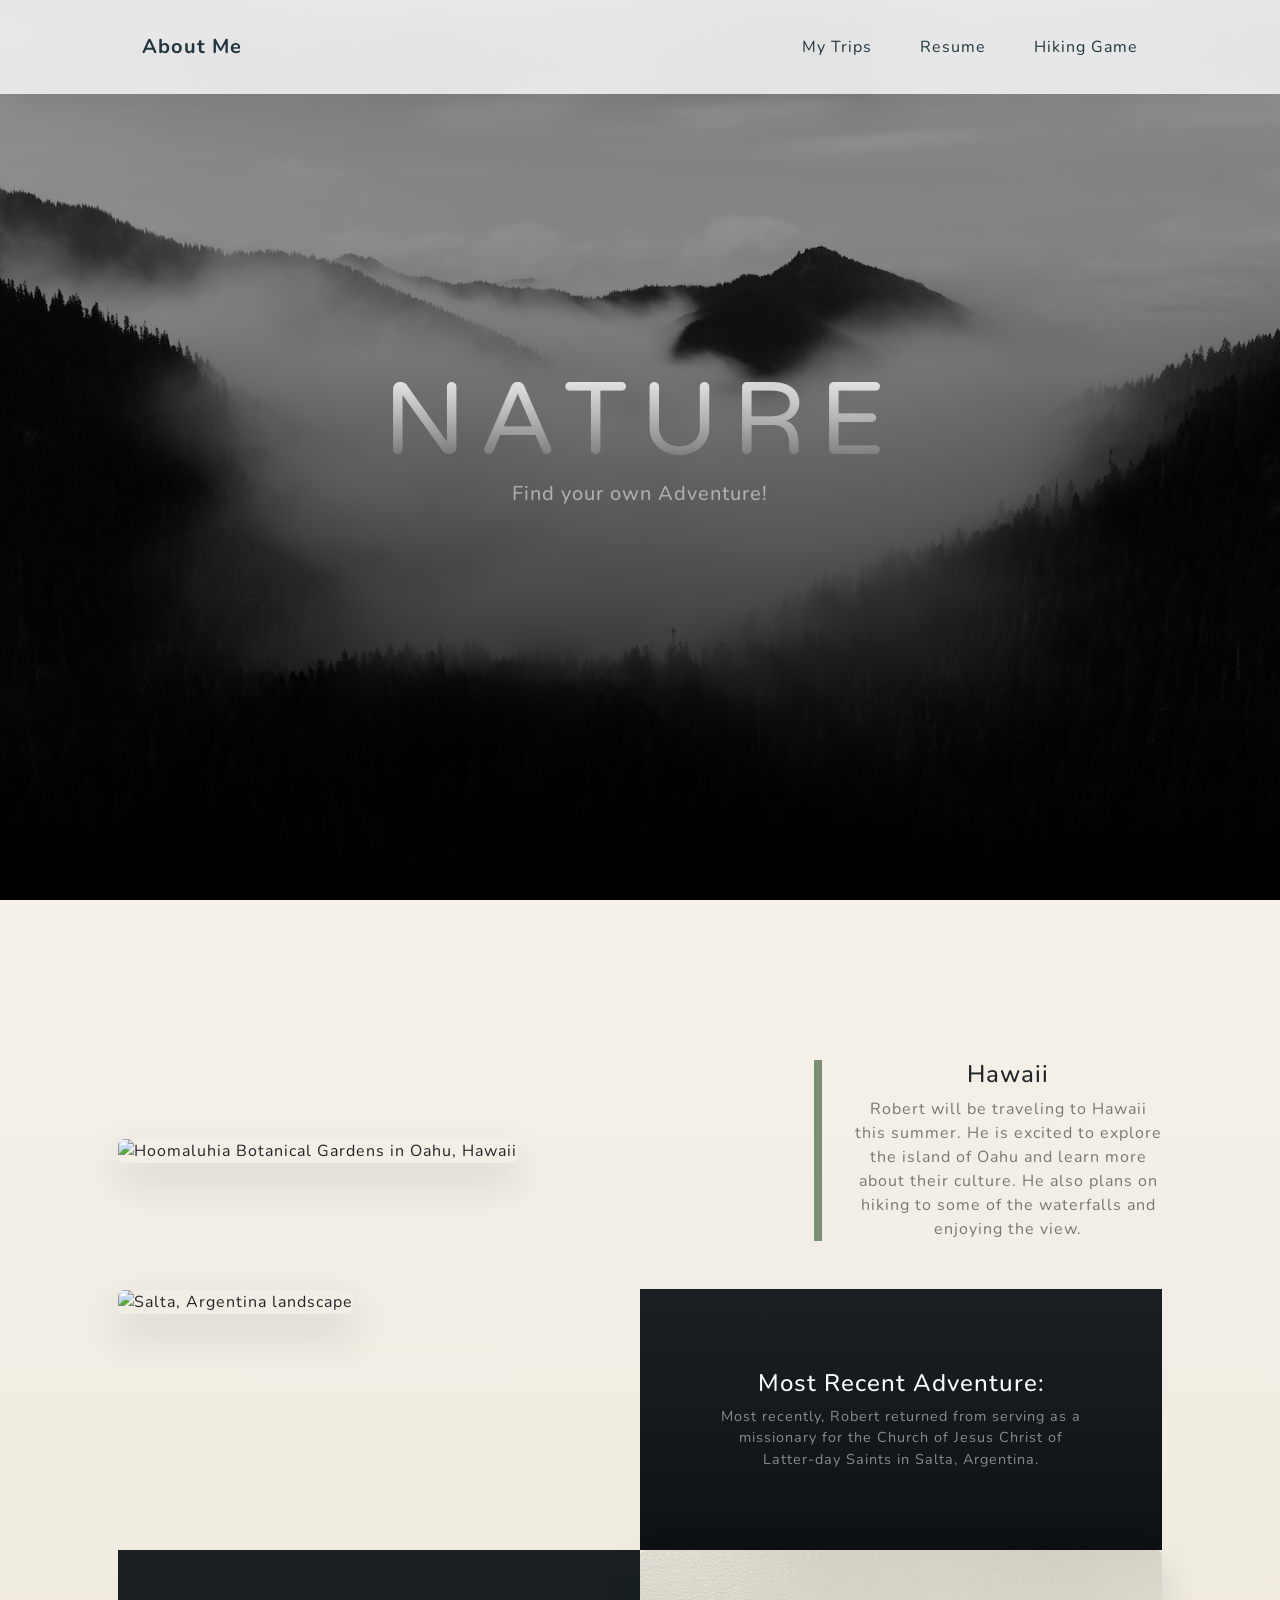
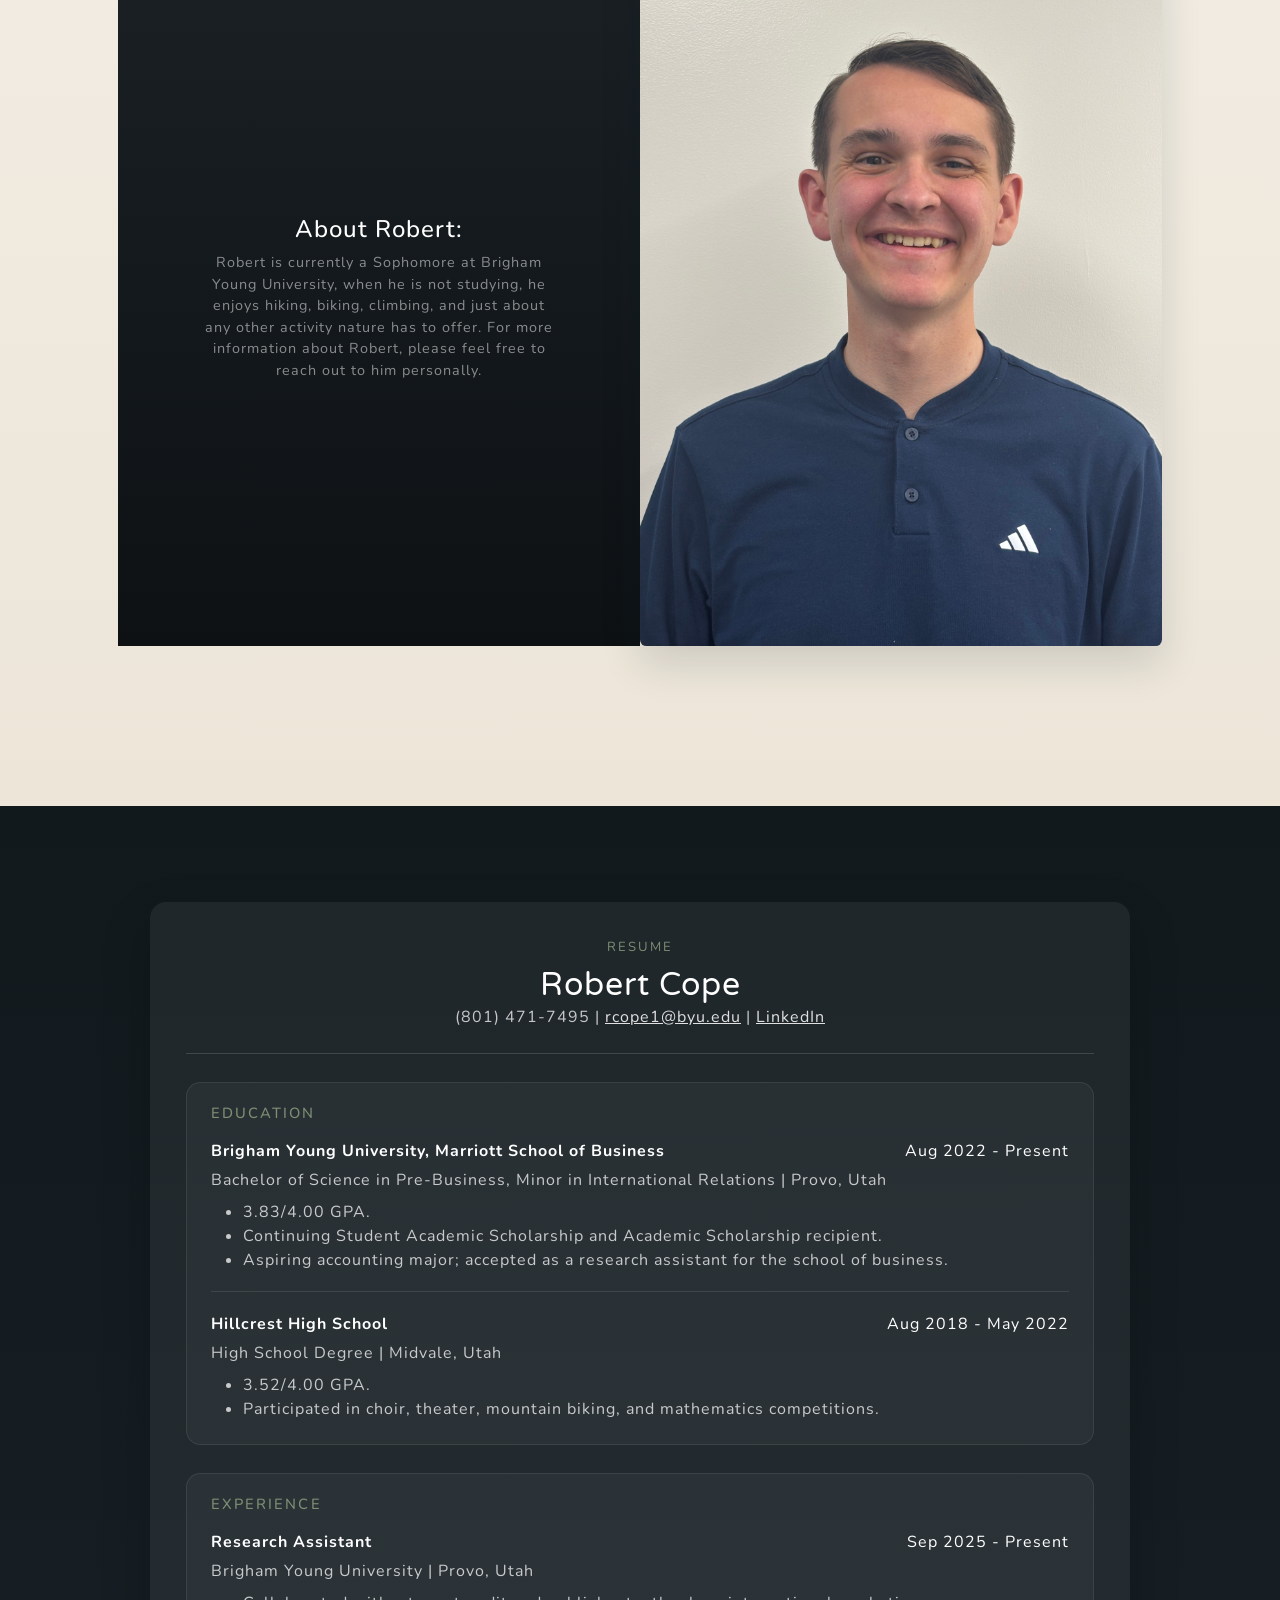
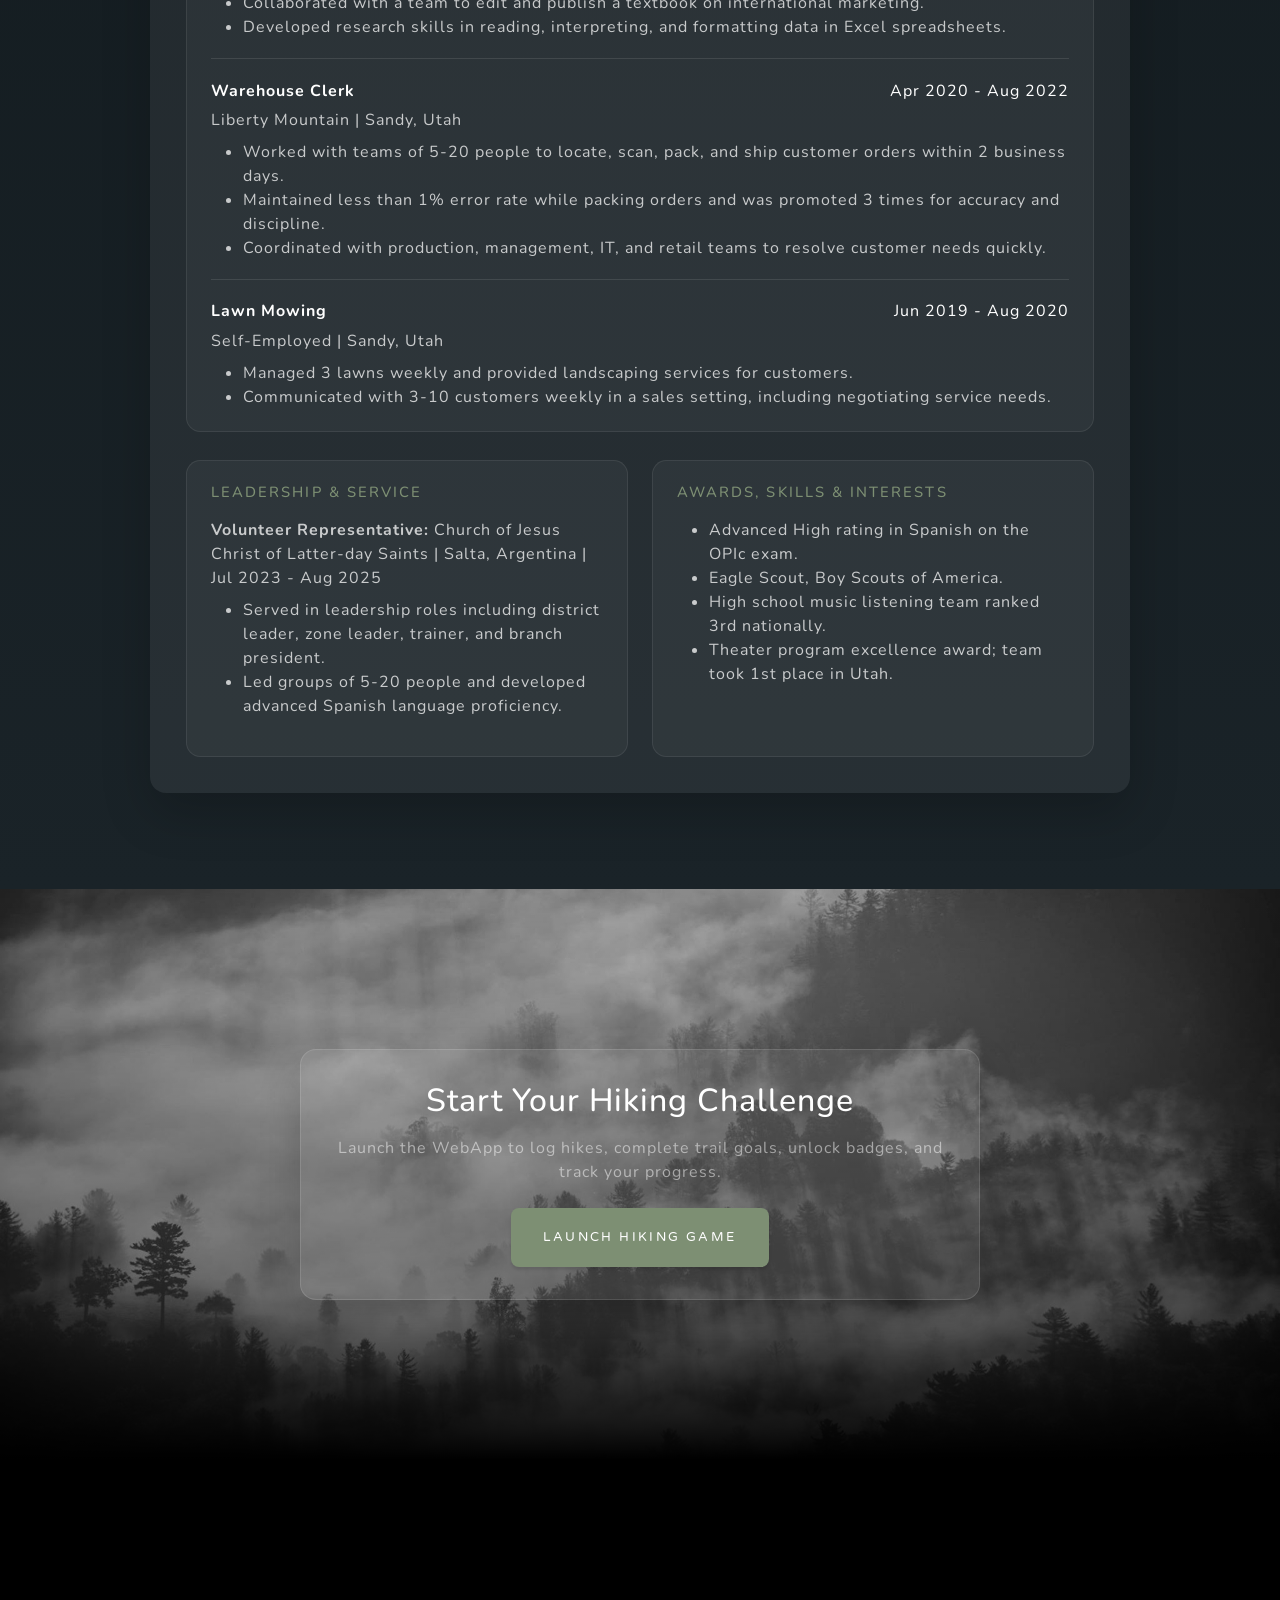
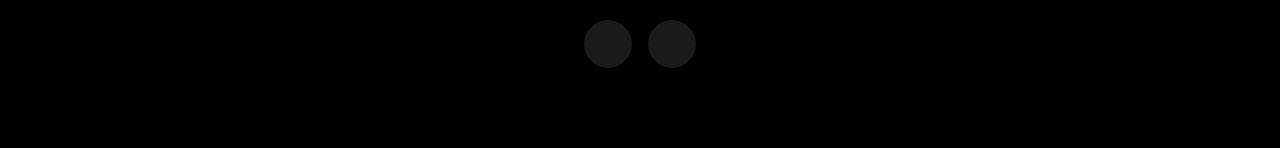
==== startbootstrap-grayscale-gh-pages/index.html @ f42cbd2f "Add files via upload" ====
<!DOCTYPE html>
<html lang="en">
    <head>
        <meta charset="utf-8" />
        <meta name="viewport" content="width=device-width, initial-scale=1, shrink-to-fit=no" />
        <meta name="description" content="" />
        <meta name="author" content="" />
        <title>Bootstrap Website</title>
        <link rel="icon" type="image/x-icon" href="assets/favicon.ico" />
        <!-- Font Awesome icons (free version)-->
        <script src="https://use.fontawesome.com/releases/v6.3.0/js/all.js" crossorigin="anonymous"></script>
        <!-- Google fonts-->
        <link href="https://fonts.googleapis.com/css?family=Varela+Round" rel="stylesheet" />
        <link href="https://fonts.googleapis.com/css?family=Nunito:200,200i,300,300i,400,400i,600,600i,700,700i,800,800i,900,900i" rel="stylesheet" />
        <!-- Core theme CSS (includes Bootstrap)-->
        <link href="css/styles.css" rel="stylesheet" />
        <link href="css/custom.css" rel="stylesheet" />
    </head>
    <body id="page-top">
        <!-- Navigation-->
        <nav class="navbar navbar-expand-lg navbar-light fixed-top" id="mainNav">
            <div class="container px-4 px-lg-5">
                <a class="navbar-brand nav-link" href="../aboutme.html">About Me</a>
                <button class="navbar-toggler navbar-toggler-right" type="button" data-bs-toggle="collapse" data-bs-target="#navbarResponsive" aria-controls="navbarResponsive" aria-expanded="false" aria-label="Toggle navigation">
                    Menu
                    <i class="fas fa-bars"></i>
                </button>
                <div class="collapse navbar-collapse" id="navbarResponsive">
                    <ul class="navbar-nav ms-auto">
                        <li class="nav-item"><a class="nav-link" href="#projects">My Trips</a></li>
                        <li class="nav-item"><a class="nav-link" href="#resume">Resume</a></li>
                        <li class="nav-item"><a class="nav-link" href="#adventure">Hiking Game</a></li>
                    </ul>
                </div>
            </div>
        </nav>
        <!-- Masthead-->
        <header class="masthead">
            <div class="container px-4 px-lg-5 d-flex h-100 align-items-center justify-content-center">
                <div class="d-flex justify-content-center">
                    <div class="text-center">
                        <h1 class="mx-auto my-0 text-uppercase">Nature</h1>
                        <h2 class="text-white-50 mx-auto mt-2 mb-4">Find your own Adventure!</h2>
                    </div>
                </div>
            </div>
        </header>
        <!-- Projects-->
        <section class="projects-section bg-light" id="projects">
            <div class="container px-4 px-lg-5">
                <!-- Featured Project Row-->
                <div class="row gx-0 mb-4 mb-lg-5 align-items-center">
                    <div class="col-xl-8 col-lg-7"><img class="img-fluid mb-3 mb-lg-0" src="https://nextstophawaii.com/wp-content/uploads/2023/06/Hoomaluhia-Botanical-Gardens-Oahu-Hawaii-1024x683.jpg" alt="Hoomaluhia Botanical Gardens in Oahu, Hawaii" /></div>
                    <div class="col-xl-4 col-lg-5">
                        <div class="featured-text text-center text-lg-left">
                            <h4>Hawaii</h4>
                            <p class="text-black-50 mb-0">Robert will be traveling to Hawaii this summer. He is excited to explore the island of Oahu and learn more about their culture. He also plans on hiking to some of the waterfalls and enjoying the view.</p>
                        </div>
                    </div>
                </div>
                <!-- Project One Row-->
                <div class="row gx-0 mb-5 mb-lg-0 justify-content-center">
                    <div class="col-lg-6"><img class="img-fluid" src="https://images.squarespace-cdn.com/content/v1/5856bc666a49634cd55b0ba9/1695682515900-3FAS3I7K54UYZN2X47O8/5935-Salta+Large.jpeg" alt="Salta, Argentina landscape" /></div>
                    <div class="col-lg-6">
                        <div class="bg-black text-center h-100 project">
                            <div class="d-flex h-100">
                                <div class="project-text w-100 my-auto text-center text-lg-left">
                                    <h4 class="text-white">Most Recent Adventure:</h4>
                                    <p class="mb-0 text-white-50">Most recently, Robert returned from serving as a missionary for the Church of Jesus Christ of Latter-day Saints in Salta, Argentina.</p>
                                </div>
                            </div>
                        </div>
                    </div>
                </div>
                <!-- Project Two Row-->
                <div class="row gx-0 justify-content-center">
                    <div class="col-lg-6"><img class="img-fluid" src="assets/img/IMG_0013.jpeg" alt="Portrait photo" /></div>
                    <div class="col-lg-6 order-lg-first">
                        <div class="bg-black text-center h-100 project">
                            <div class="d-flex h-100">
                                <div class="project-text w-100 my-auto text-center text-lg-right">
                                    <h4 class="text-white">About Robert:</h4>
                                    <p class="mb-0 text-white-50">Robert is currently a Sophomore at Brigham Young University, when he is not studying, he enjoys hiking, biking, climbing, and just about any other activity nature has to offer. For more information about Robert, please feel free to reach out to him personally.</p>
                                </div>
                            </div>
                        </div>
                    </div>
                </div>
            </div>
        </section>
        <section class="resume-section-custom" id="resume">
            <div class="container px-4 px-lg-5">
                <div class="resume-shell">
                    <div class="resume-top">
                        <p class="resume-kicker mb-2">Resume</p>
                        <h2 class="resume-heading">Robert Cope</h2>
                        <p class="resume-meta mb-0">
                            (801) 471-7495 |
                            <a href="mailto:rcope1@byu.edu">rcope1@byu.edu</a> |
                            <a href="https://www.linkedin.com/in/robert-cope-859596383/" target="_blank" rel="noreferrer">LinkedIn</a>
                        </p>
                    </div>

                    <div class="resume-block">
                        <h3>Education</h3>
                        <div class="resume-item">
                            <div class="resume-item-head">
                                <strong>Brigham Young University, Marriott School of Business</strong>
                                <span>Aug 2022 - Present</span>
                            </div>
                            <p>Bachelor of Science in Pre-Business, Minor in International Relations | Provo, Utah</p>
                            <ul>
                                <li>3.83/4.00 GPA.</li>
                                <li>Continuing Student Academic Scholarship and Academic Scholarship recipient.</li>
                                <li>Aspiring accounting major; accepted as a research assistant for the school of business.</li>
                            </ul>
                        </div>
                        <div class="resume-item">
                            <div class="resume-item-head">
                                <strong>Hillcrest High School</strong>
                                <span>Aug 2018 - May 2022</span>
                            </div>
                            <p>High School Degree | Midvale, Utah</p>
                            <ul>
                                <li>3.52/4.00 GPA.</li>
                                <li>Participated in choir, theater, mountain biking, and mathematics competitions.</li>
                            </ul>
                        </div>
                    </div>

                    <div class="resume-block">
                        <h3>Experience</h3>
                        <div class="resume-item">
                            <div class="resume-item-head">
                                <strong>Research Assistant</strong>
                                <span>Sep 2025 - Present</span>
                            </div>
                            <p>Brigham Young University | Provo, Utah</p>
                            <ul>
                                <li>Collaborated with a team to edit and publish a textbook on international marketing.</li>
                                <li>Developed research skills in reading, interpreting, and formatting data in Excel spreadsheets.</li>
                            </ul>
                        </div>
                        <div class="resume-item">
                            <div class="resume-item-head">
                                <strong>Warehouse Clerk</strong>
                                <span>Apr 2020 - Aug 2022</span>
                            </div>
                            <p>Liberty Mountain | Sandy, Utah</p>
                            <ul>
                                <li>Worked with teams of 5-20 people to locate, scan, pack, and ship customer orders within 2 business days.</li>
                                <li>Maintained less than 1% error rate while packing orders and was promoted 3 times for accuracy and discipline.</li>
                                <li>Coordinated with production, management, IT, and retail teams to resolve customer needs quickly.</li>
                            </ul>
                        </div>
                        <div class="resume-item">
                            <div class="resume-item-head">
                                <strong>Lawn Mowing</strong>
                                <span>Jun 2019 - Aug 2020</span>
                            </div>
                            <p>Self-Employed | Sandy, Utah</p>
                            <ul>
                                <li>Managed 3 lawns weekly and provided landscaping services for customers.</li>
                                <li>Communicated with 3-10 customers weekly in a sales setting, including negotiating service needs.</li>
                            </ul>
                        </div>
                    </div>

                    <div class="resume-grid">
                        <div class="resume-block">
                            <h3>Leadership &amp; Service</h3>
                            <p><strong>Volunteer Representative:</strong> Church of Jesus Christ of Latter-day Saints | Salta, Argentina | Jul 2023 - Aug 2025</p>
                            <ul>
                                <li>Served in leadership roles including district leader, zone leader, trainer, and branch president.</li>
                                <li>Led groups of 5-20 people and developed advanced Spanish language proficiency.</li>
                            </ul>
                        </div>
                        <div class="resume-block">
                            <h3>Awards, Skills &amp; Interests</h3>
                            <ul>
                                <li>Advanced High rating in Spanish on the OPIc exam.</li>
                                <li>Eagle Scout, Boy Scouts of America.</li>
                                <li>High school music listening team ranked 3rd nationally.</li>
                                <li>Theater program excellence award; team took 1st place in Utah.</li>
                            </ul>
                        </div>
                    </div>
                </div>
            </div>
        </section>
        <!-- Hiking Challenge-->
        <section class="signup-section" id="adventure">
            <div class="container px-4 px-lg-5">
                <div class="row gx-4 gx-lg-5">
                    <div class="col-md-10 col-lg-8 mx-auto text-center">
                        <div class="adventure-callout">
                            <i class="fas fa-map-signs fa-2x mb-3 text-white"></i>
                            <h2 class="text-white mb-3">Start Your Hiking Challenge</h2>
                            <p class="text-white-50 mb-4">
                                Launch the WebApp to log hikes, complete trail goals, unlock badges, and track your progress.
                            </p>
                            <a class="btn btn-primary btn-lg adventure-link" href="../tripplanner.html">
                                Launch Hiking Game
                            </a>
                        </div>
                    </div>
                </div>
            </div>
        </section>
        <!-- Contact-->
        <section class="contact-section bg-black">
            <div class="container px-4 px-lg-5">
                <div class="social d-flex justify-content-center">
                    <a class="mx-2" href="https://www.linkedin.com/in/robert-cope-859596383/" target="_blank" rel="noreferrer" aria-label="LinkedIn"><i class="fab fa-linkedin-in"></i></a>
                    <a class="mx-2" href="https://www.facebook.com/robert.cope.7967" target="_blank" rel="noreferrer" aria-label="Facebook"><i class="fab fa-facebook-f"></i></a>
                </div>
            </div>
        </section>
        <!-- Bootstrap core JS-->
        <script src="https://cdn.jsdelivr.net/npm/bootstrap@5.2.3/dist/js/bootstrap.bundle.min.js"></script>
        <!-- Core theme JS-->
        <script src="js/scripts.js"></script>
    </body>
</html>
---- startbootstrap-grayscale-gh-pages/css/custom.css ----
:root {
    --custom-accent: #7d8f73;
    --custom-accent-deep: #4b6253;
    --custom-sand: #f3ede2;
    --custom-ink: #21363f;
}

#mainNav {
    backdrop-filter: blur(10px);
    background: rgba(255, 255, 255, 0.78);
    box-shadow: 0 10px 30px rgba(16, 30, 36, 0.1);
}

#mainNav .navbar-brand,
#mainNav .nav-link {
    color: var(--custom-ink);
}

#mainNav .navbar-brand:hover,
#mainNav .navbar-brand:focus,
#mainNav .nav-link:hover,
#mainNav .nav-link:focus {
    color: var(--custom-accent-deep);
}

.masthead::before {
    background: linear-gradient(to bottom, rgba(17, 24, 29, 0.38) 0%, rgba(17, 24, 29, 0.62) 75%, rgba(10, 10, 10, 0.88) 100%);
}

.btn-primary {
    background-color: var(--custom-accent);
    border-color: var(--custom-accent);
}

.btn-primary:hover,
.btn-primary:focus {
    background-color: var(--custom-accent-deep);
    border-color: var(--custom-accent-deep);
}

.hero-adventure-card {
    width: min(100%, 520px);
    margin: 0 auto;
    padding: 1.1rem;
    border-radius: 1rem;
    background: rgba(255, 255, 255, 0.1);
    border: 1px solid rgba(255, 255, 255, 0.2);
    box-shadow: 0 18px 42px rgba(0, 0, 0, 0.22);
}

.hero-adventure-card p {
    margin: 0 0 1rem;
    color: rgba(255, 255, 255, 0.78);
}

.hero-adventure-link {
    display: inline-flex;
    align-items: center;
    justify-content: center;
    min-width: 190px;
    padding: 0.95rem 1.4rem;
    border-radius: 999px;
    background: var(--custom-accent);
    color: #ffffff;
    letter-spacing: 0.12em;
    text-decoration: none;
    text-transform: uppercase;
}

.hero-adventure-link:hover {
    background: var(--custom-accent-deep);
    color: #ffffff;
}

.about-section {
    background: linear-gradient(180deg, #11191d 0%, #1a2b31 100%);
}

.projects-section {
    background: linear-gradient(180deg, #f5f1e9 0%, #ece5d8 100%);
}

.projects-section .featured-text {
    border-left-color: var(--custom-accent);
}

.projects-section img {
    border-radius: 0.4rem;
    box-shadow: 0 18px 40px rgba(17, 34, 40, 0.14);
}

.resume-section-custom {
    padding: 6rem 0;
    background: linear-gradient(180deg, #11191d 0%, #1a2328 100%);
}

.resume-shell {
    max-width: 980px;
    margin: 0 auto;
    padding: 2.25rem;
    border-radius: 1rem;
    background: rgba(255, 255, 255, 0.06);
    box-shadow: 0 20px 50px rgba(0, 0, 0, 0.2);
}

.resume-top {
    padding-bottom: 1.5rem;
    margin-bottom: 1.75rem;
    border-bottom: 1px solid rgba(255, 255, 255, 0.14);
    text-align: center;
}

.resume-kicker {
    color: var(--custom-accent);
    font-size: 0.82rem;
    letter-spacing: 0.16em;
    text-transform: uppercase;
}

.resume-heading {
    margin: 0;
    color: #ffffff;
    font-family: "Varela Round", sans-serif;
}

.resume-meta,
.resume-block p,
.resume-block li {
    color: rgba(255, 255, 255, 0.74);
}

.resume-meta a {
    color: rgba(255, 255, 255, 0.86);
}

.resume-block + .resume-block {
    margin-top: 1.75rem;
}

.resume-block h3 {
    margin-bottom: 1rem;
    color: var(--custom-accent);
    font-size: 0.92rem;
    letter-spacing: 0.14em;
    text-transform: uppercase;
}

.resume-block {
    padding: 1.4rem 1.5rem;
    border-radius: 0.9rem;
    background: rgba(255, 255, 255, 0.04);
    border: 1px solid rgba(255, 255, 255, 0.08);
}

.resume-item + .resume-item {
    margin-top: 1.2rem;
    padding-top: 1.2rem;
    border-top: 1px solid rgba(255, 255, 255, 0.1);
}

.resume-item-head {
    display: flex;
    justify-content: space-between;
    gap: 1rem;
    margin-bottom: 0.35rem;
    color: #ffffff;
}

.resume-item p,
.resume-grid p {
    margin-bottom: 0.5rem;
}

.resume-item ul {
    margin-bottom: 0;
}

.resume-grid {
    display: grid;
    grid-template-columns: repeat(2, minmax(0, 1fr));
    gap: 1.5rem;
    margin-top: 1.75rem;
}

.resume-grid .resume-block {
    margin-top: 0;
}

.project {
    background: linear-gradient(180deg, #1a2024 0%, #0d1114 100%) !important;
}

.adventure-callout {
    max-width: 720px;
    margin: 0 auto;
    padding: 2rem 2.25rem;
    border-radius: 1rem;
    background: rgba(255, 255, 255, 0.06);
    border: 1px solid rgba(255, 255, 255, 0.12);
    box-shadow: 0 18px 42px rgba(0, 0, 0, 0.18);
}

.adventure-link {
    min-width: 240px;
}

.contact-section .card {
    border: 0;
    border-radius: 1rem;
    box-shadow: 0 16px 34px rgba(0, 0, 0, 0.12);
}

.contact-section {
    padding-bottom: 5rem;
}

.contact-section .card hr,
.text-primary {
    color: var(--custom-accent) !important;
    border-color: var(--custom-accent) !important;
}

.footer {
    color: rgba(255, 255, 255, 0.72) !important;
}

@media (max-width: 991.98px) {
    #mainNav {
        background: rgba(255, 255, 255, 0.94);
    }

    .resume-item-head {
        flex-direction: column;
        gap: 0.2rem;
    }

    .resume-grid {
        grid-template-columns: 1fr;
    }
}
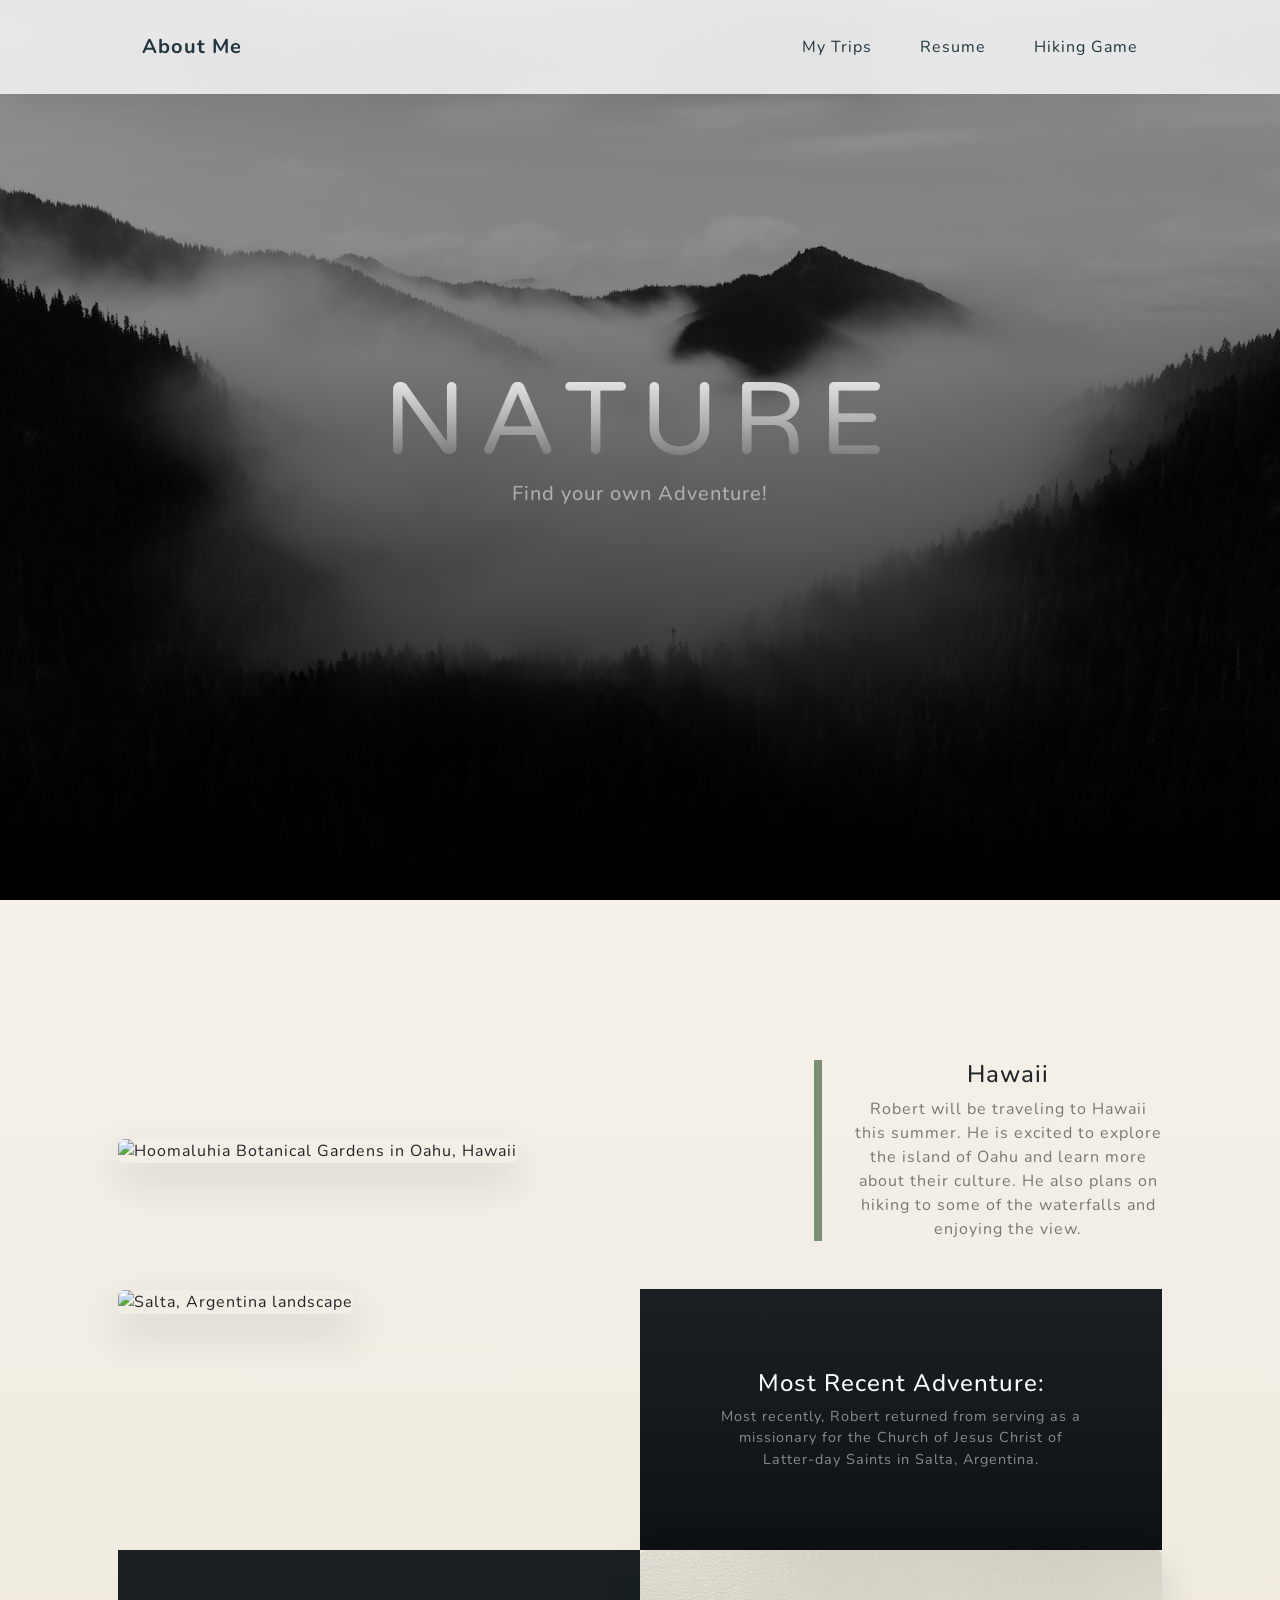
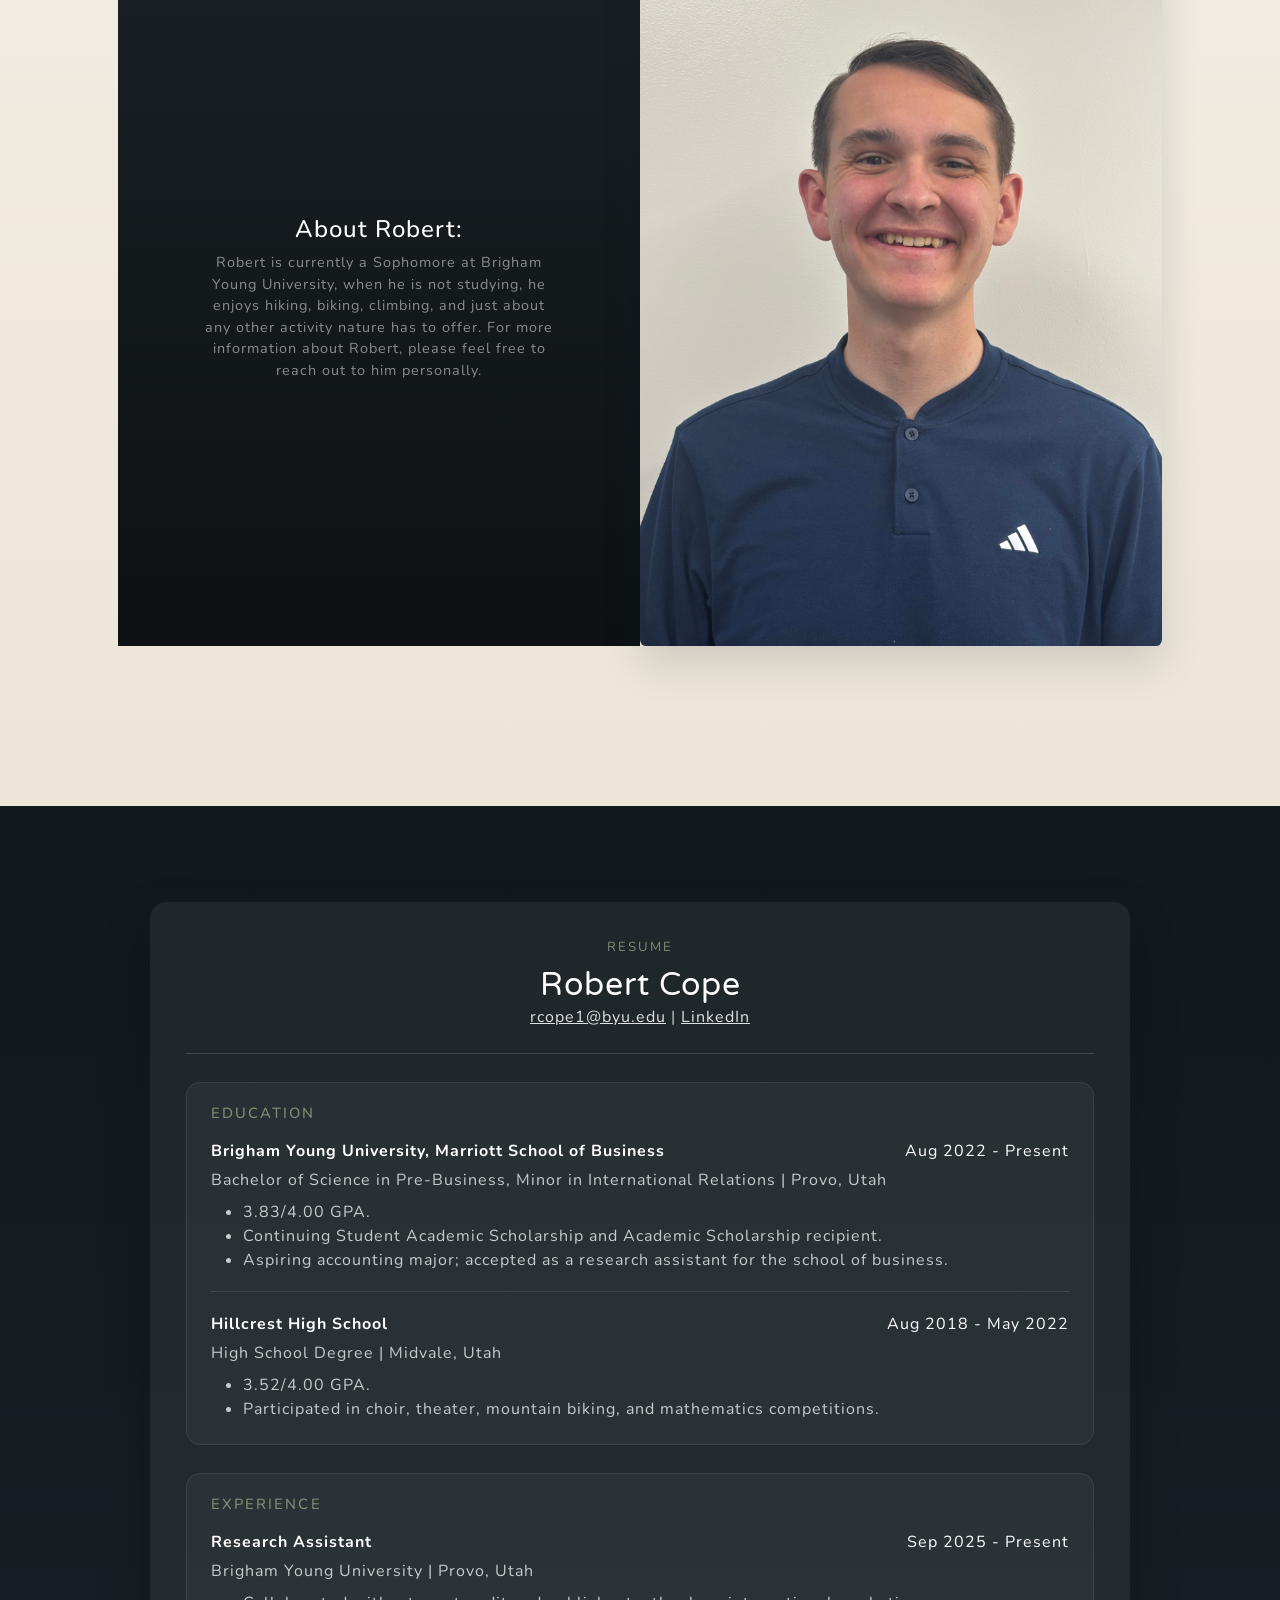
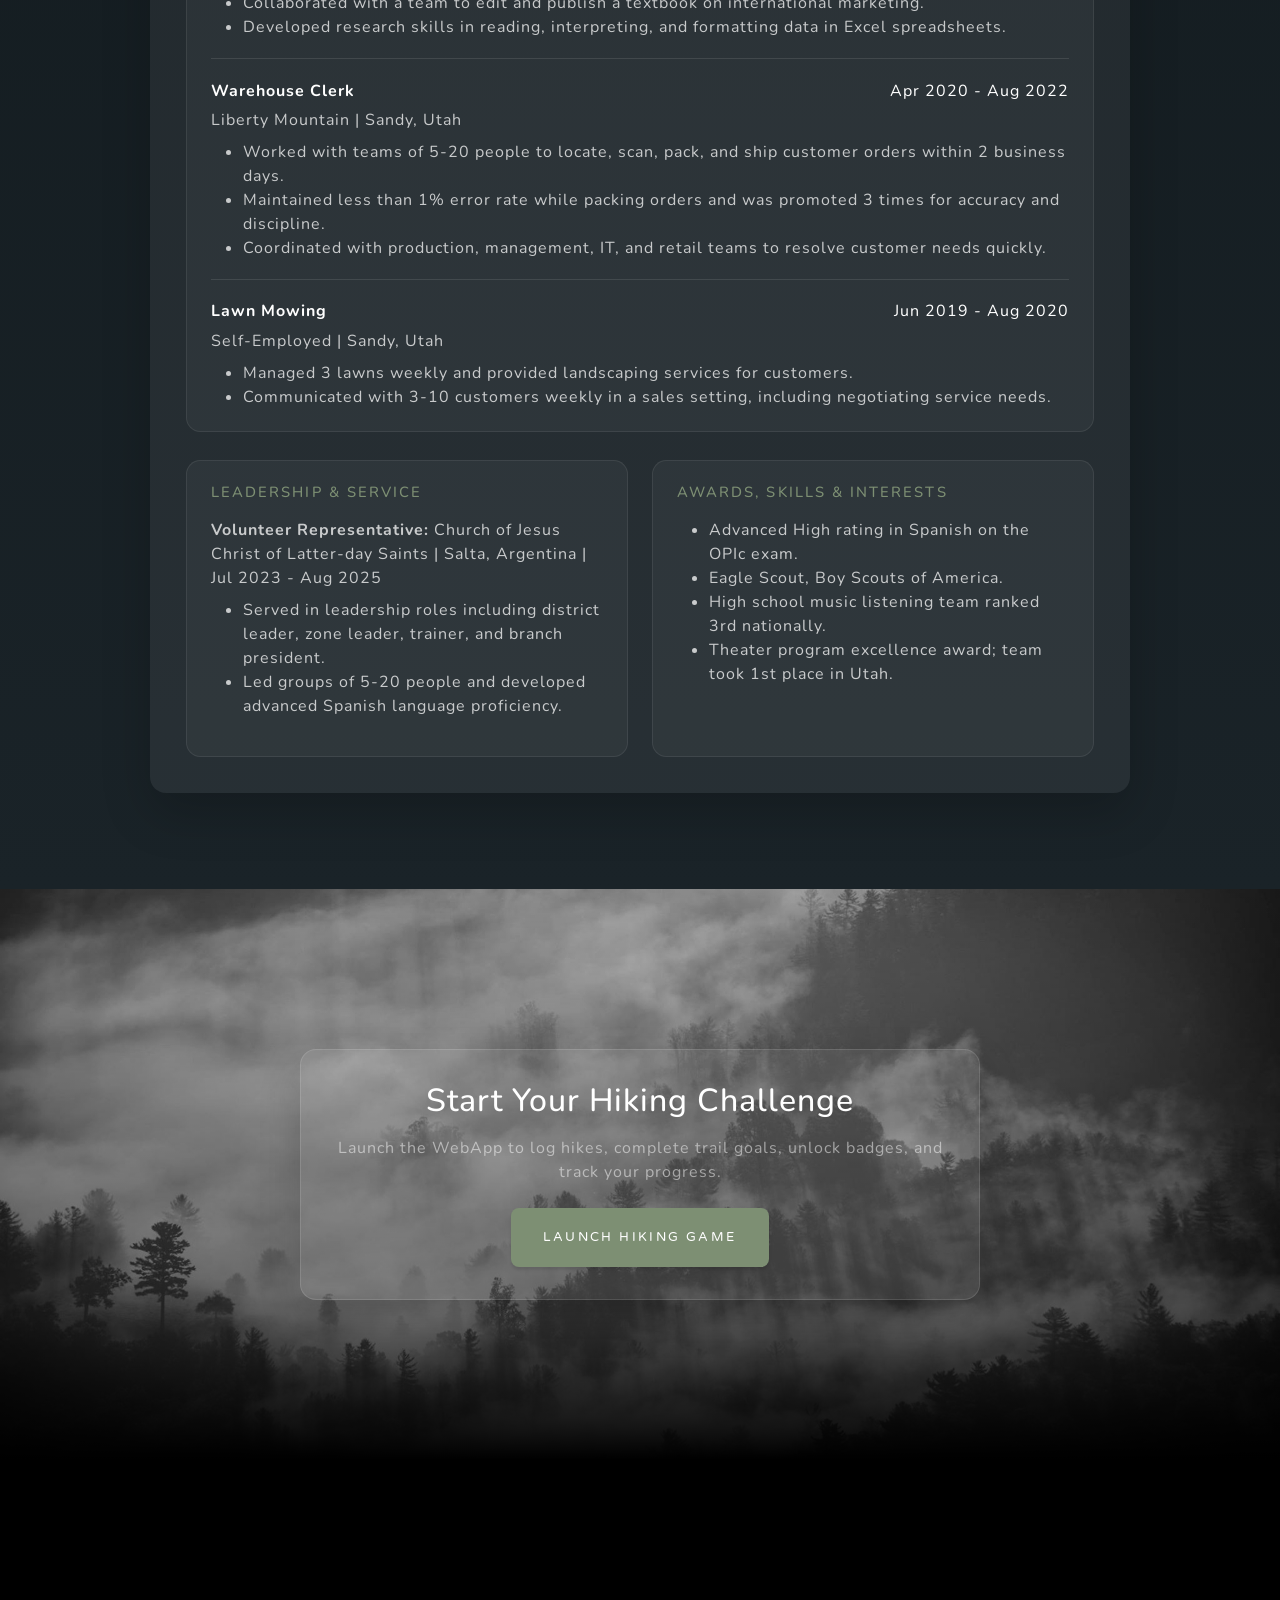
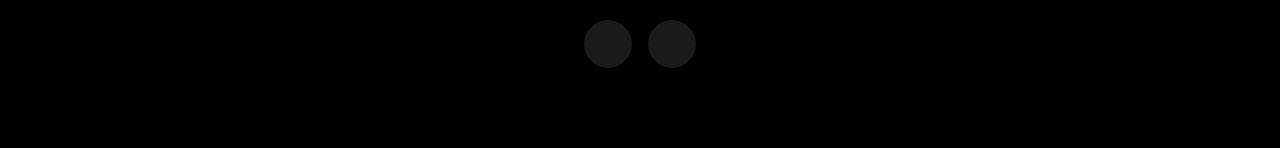
==== commit e366bb0e: "Add files via upload" ====
--- a/startbootstrap-grayscale-gh-pages/index.html
+++ b/startbootstrap-grayscale-gh-pages/index.html
@@ -95,7 +95,6 @@
                         <p class="resume-kicker mb-2">Resume</p>
                         <h2 class="resume-heading">Robert Cope</h2>
                         <p class="resume-meta mb-0">
-                            (801) 471-7495 |
                             <a href="mailto:rcope1@byu.edu">rcope1@byu.edu</a> |
                             <a href="https://www.linkedin.com/in/robert-cope-859596383/" target="_blank" rel="noreferrer">LinkedIn</a>
                         </p>
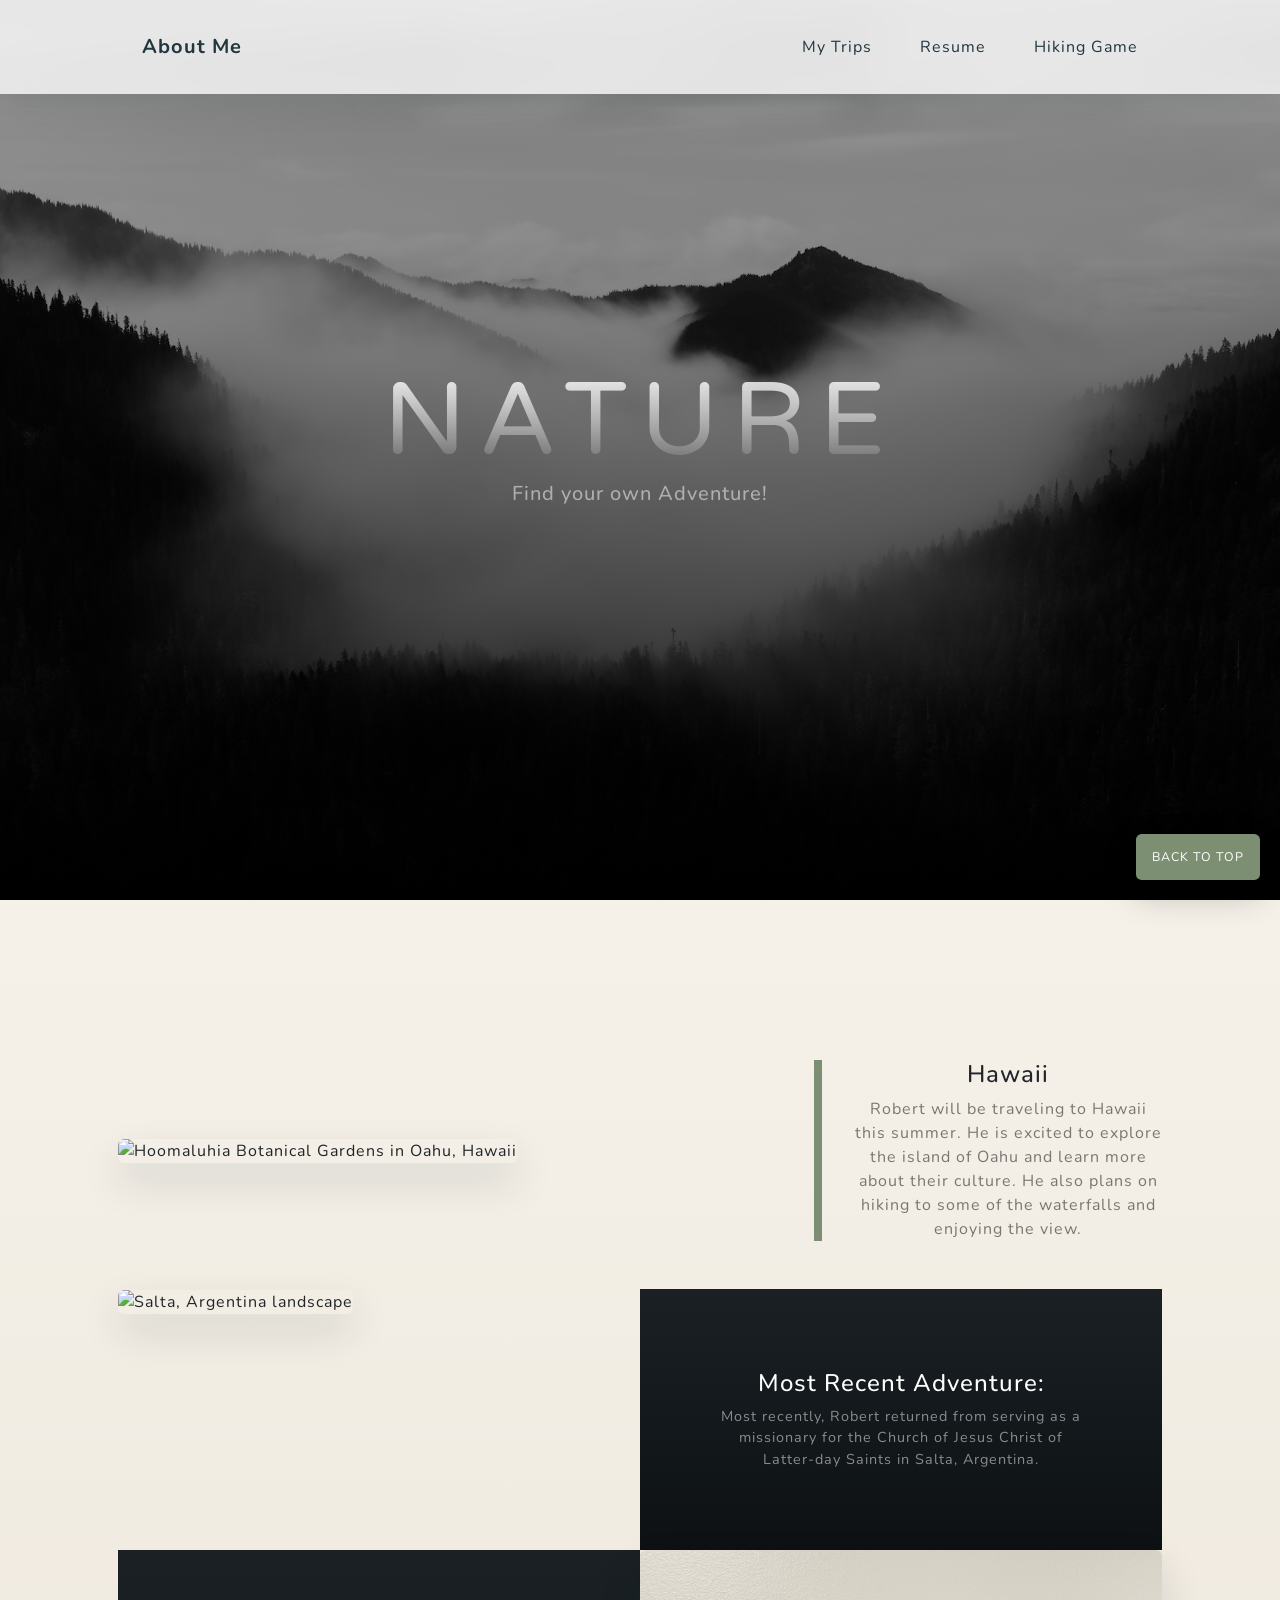
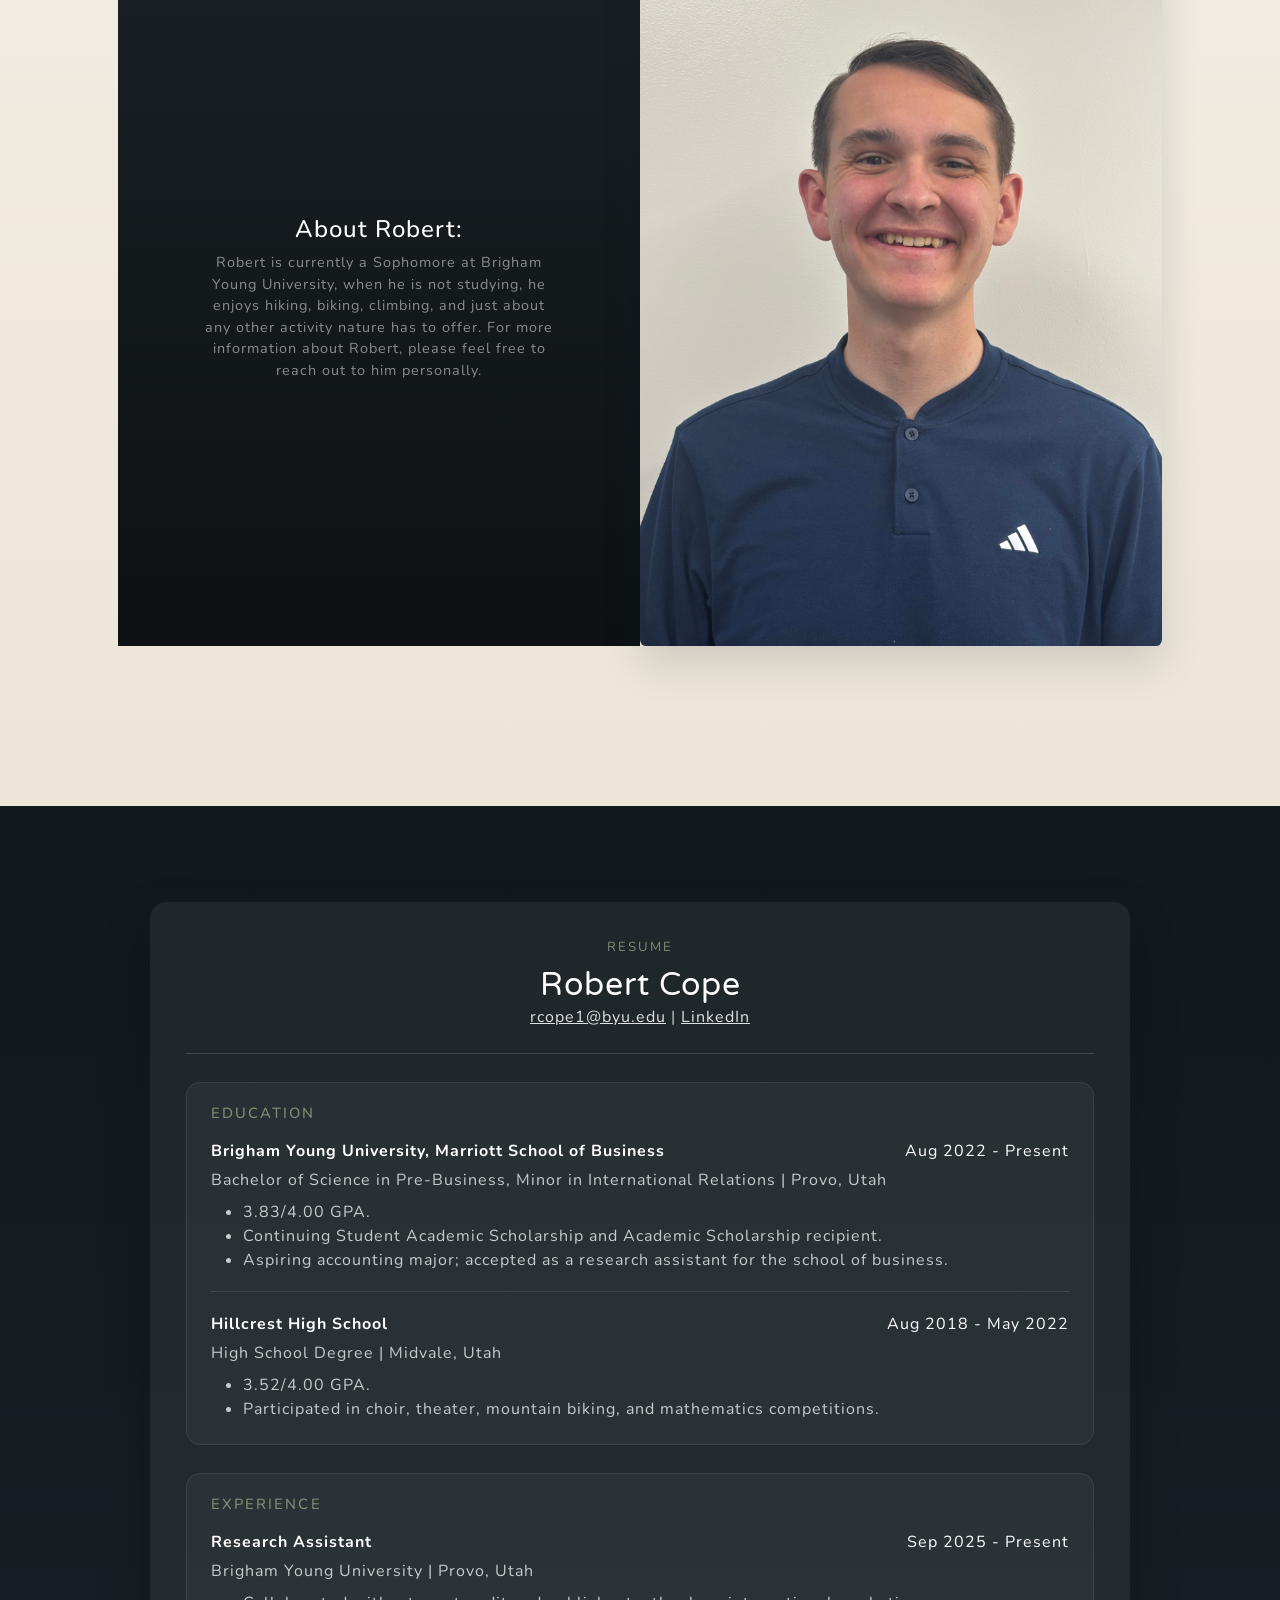
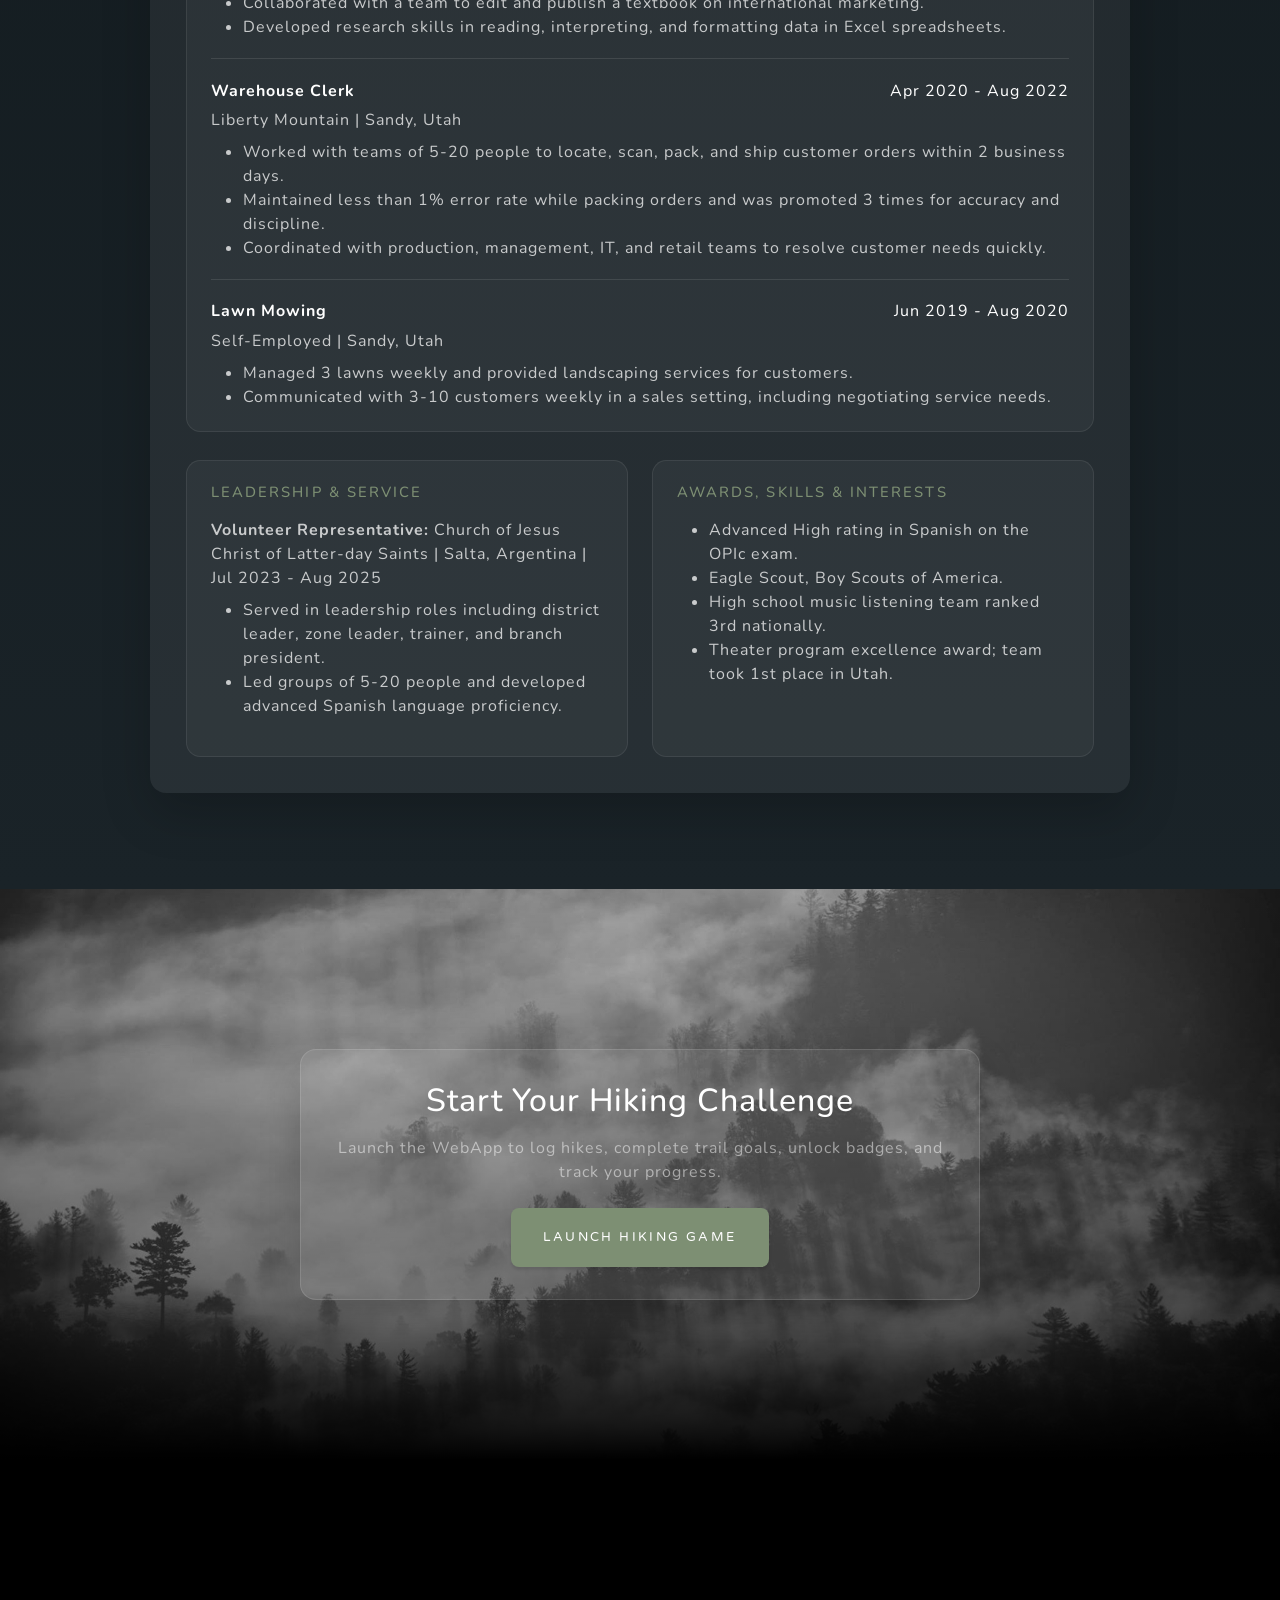
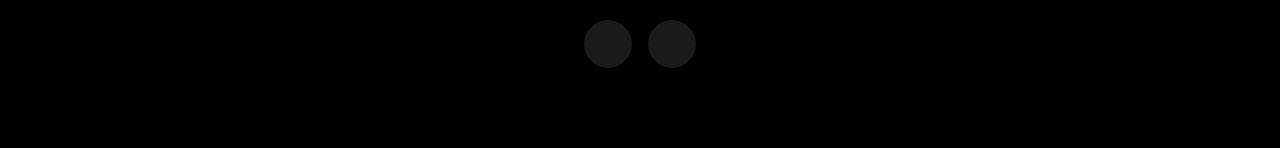
==== commit 01e8fce1: "Add files via upload" ====
--- a/startbootstrap-grayscale-gh-pages/index.html
+++ b/startbootstrap-grayscale-gh-pages/index.html
@@ -17,6 +17,7 @@
         <link href="css/custom.css" rel="stylesheet" />
     </head>
     <body id="page-top">
+        <a id="top" class="page-anchor" aria-hidden="true"></a>
         <!-- Navigation-->
         <nav class="navbar navbar-expand-lg navbar-light fixed-top" id="mainNav">
             <div class="container px-4 px-lg-5">
@@ -219,5 +220,6 @@
         <script src="https://cdn.jsdelivr.net/npm/bootstrap@5.2.3/dist/js/bootstrap.bundle.min.js"></script>
         <!-- Core theme JS-->
         <script src="js/scripts.js"></script>
+        <a class="back-to-top" href="#top">Back to top</a>
     </body>
 </html>
--- a/startbootstrap-grayscale-gh-pages/css/custom.css
+++ b/startbootstrap-grayscale-gh-pages/css/custom.css
@@ -3,6 +3,10 @@
     --custom-accent-deep: #4b6253;
     --custom-sand: #f3ede2;
     --custom-ink: #21363f;
+}
+
+html {
+    scroll-behavior: smooth;
 }
 
 #mainNav {
@@ -214,6 +218,39 @@
     padding-bottom: 5rem;
 }
 
+.back-to-top {
+    position: fixed;
+    right: 1.25rem;
+    bottom: 1.25rem;
+    z-index: 20;
+    display: inline-flex;
+    align-items: center;
+    justify-content: center;
+    padding: 0.85rem 1rem;
+    border-radius: 0.35rem;
+    color: #ffffff;
+    background: var(--custom-accent);
+    box-shadow: 0 14px 34px rgba(0, 0, 0, 0.24);
+    font-size: 0.78rem;
+    letter-spacing: 0.08em;
+    text-decoration: none;
+    text-transform: uppercase;
+    transition: background-color 180ms ease, transform 180ms ease;
+}
+
+.back-to-top:hover,
+.back-to-top:focus {
+    color: #ffffff;
+    background: var(--custom-accent-deep);
+    transform: translateY(-1px);
+}
+
+.page-anchor {
+    position: absolute;
+    top: 0;
+    left: 0;
+}
+
 .contact-section .card hr,
 .text-primary {
     color: var(--custom-accent) !important;
